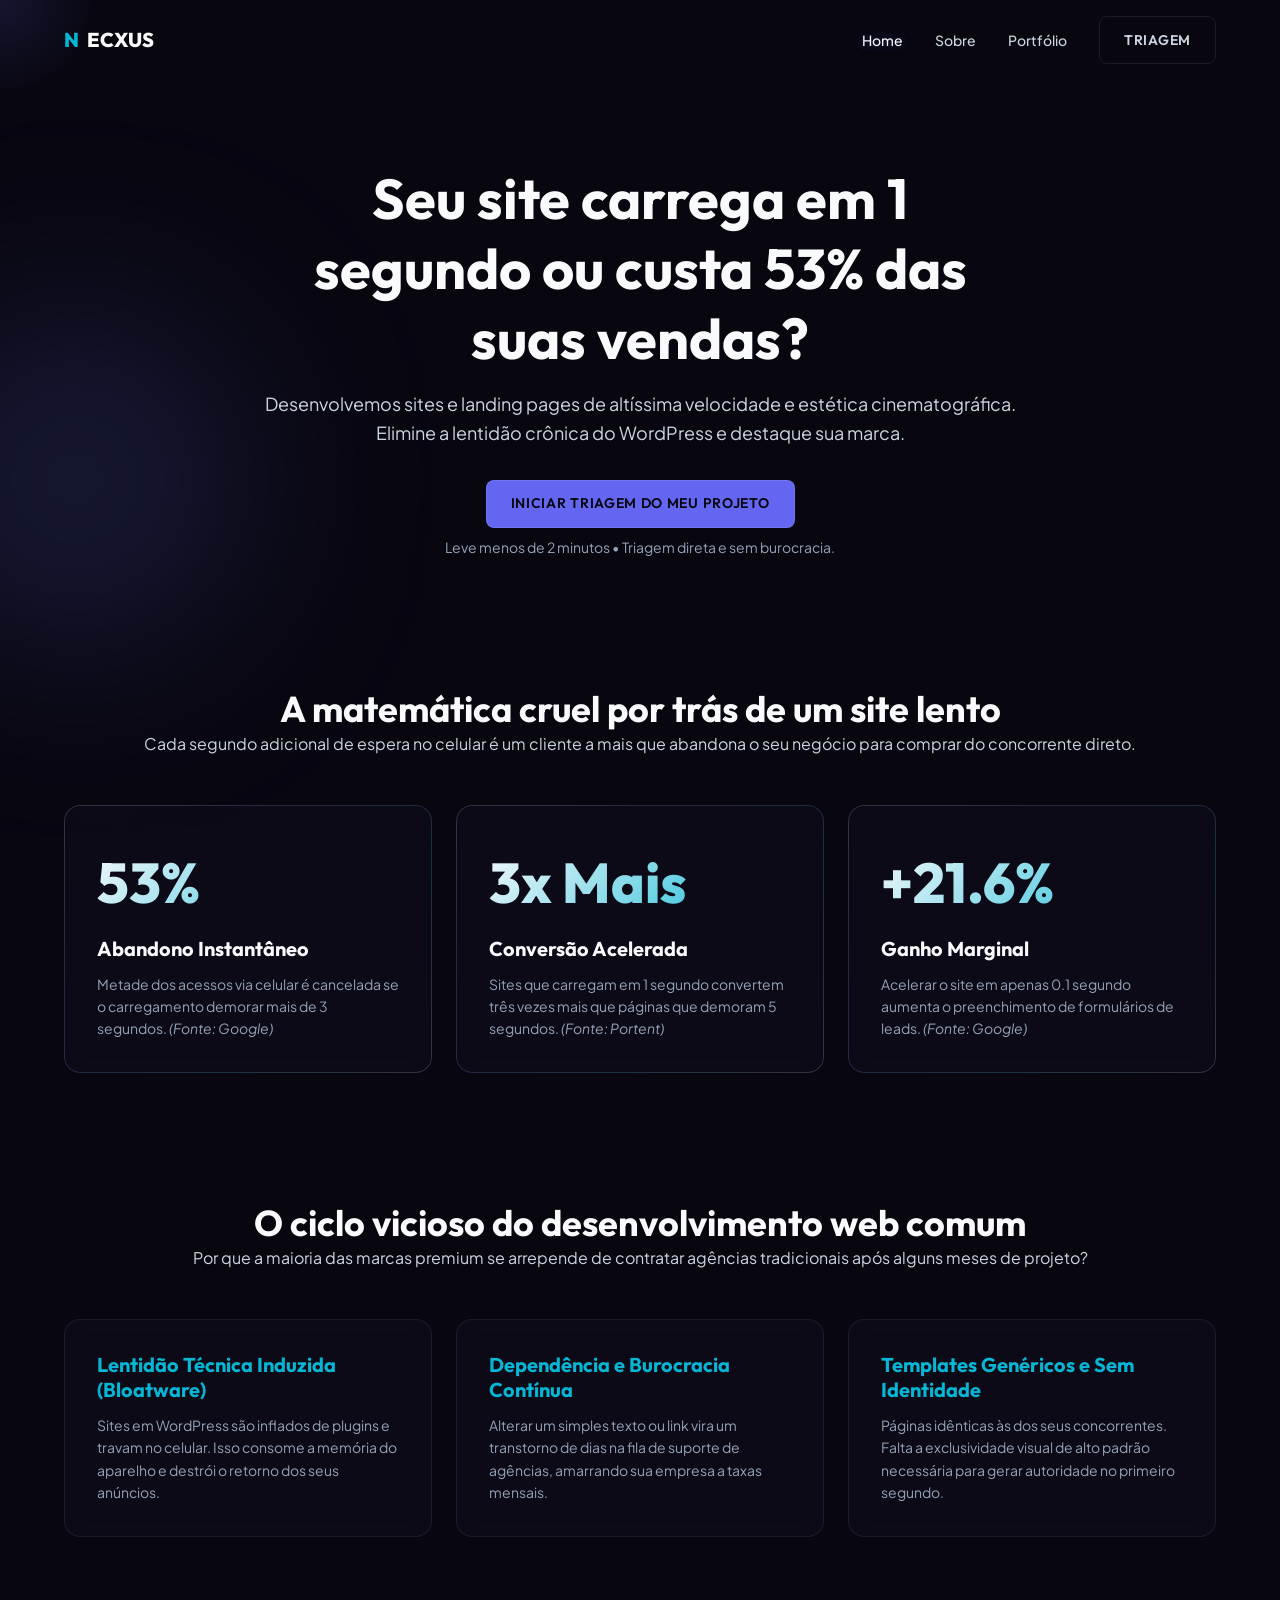
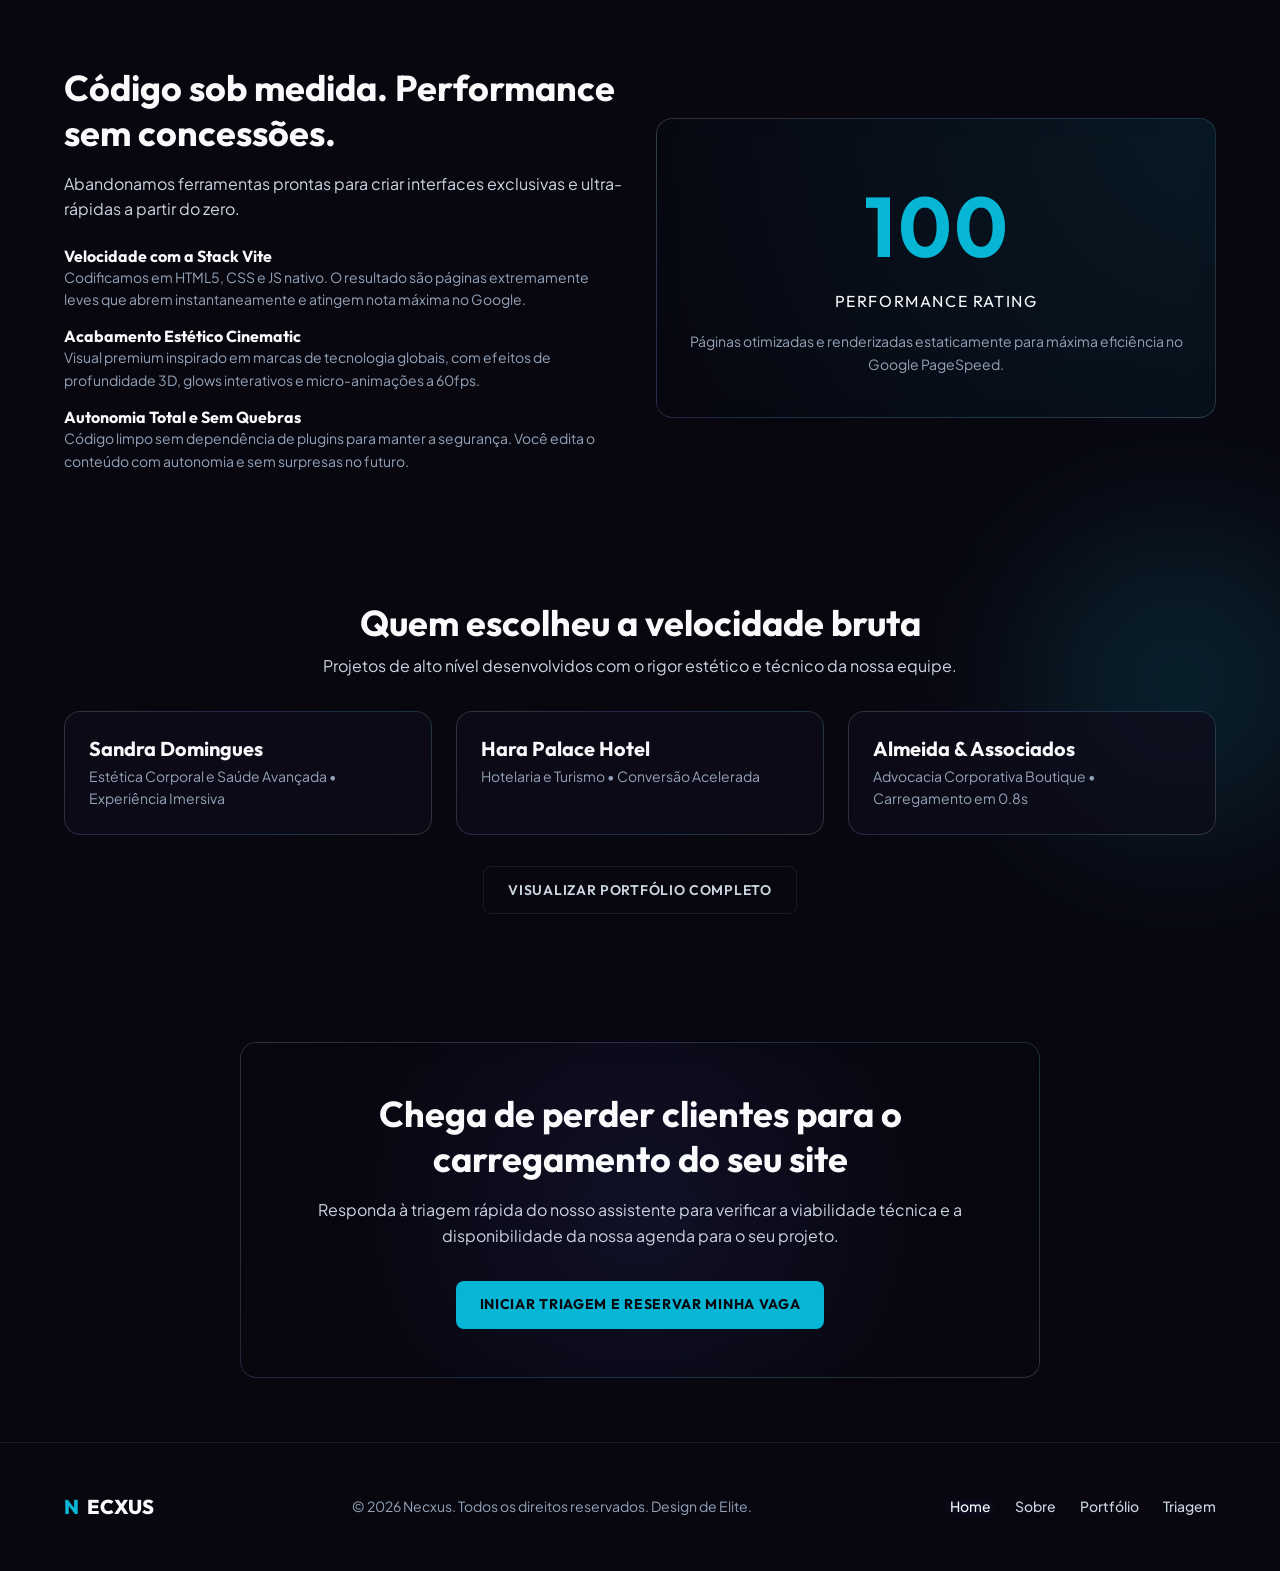
==== index.html @ 0e2c56d4 "feat: versao de producao homologada da Necxus" ====
<!DOCTYPE html>
<html lang="pt-BR" class="dark">
<head>
  <meta charset="UTF-8">
  <meta name="viewport" content="width=device-width, initial-scale=1.0">
  <title>Necxus | Sites Institucionais e Landing Pages de Elite</title>
  <meta name="description" content="Desenvolvemos sites institucionais e landing pages de altíssima performance. Livre-se do WordPress e posicione sua marca premium com velocidade bruta.">
  <link rel="canonical" href="https://necxus.com.br">
  <meta property="og:title" content="Necxus | Sites Institucionais e Landing Pages de Elite">
  <meta property="og:description" content="Desenvolvemos sites institucionais e landing pages de altíssima performance. Livre-se do WordPress e posicione sua marca premium com velocidade bruta.">
  <meta property="og:url" content="https://necxus.com.br">
  <meta property="og:type" content="website">
  <meta property="og:image" content="https://necxus.com.br/assets/og-image.jpg">
  <link rel="stylesheet" href="css/main.css"><link rel="stylesheet" href="css/layout.css"><link rel="stylesheet" href="css/components.css"><link rel="stylesheet" href="css/effects.css">
  <script type="application/ld+json">{"@context":"https://schema.org","@type":"LocalBusiness","name":"Necxus","image":"https://necxus.com.br/assets/logo.png","@id":"https://necxus.com.br/#organization","url":"https://necxus.com.br","address":{"@type":"PostalAddress","addressCountry":"BR"},"description":"Agência de web design de elite especializada em desenvolver sites institucionais e landing pages exclusivas de altíssima velocidade baseadas em código moderno.","priceRange":"$$$"}</script>
</head>
<body class="cursor-glow">
  <header class="header">
    <div class="container header-container">
      <a href="index.html" class="logo"><span>N</span>ECXUS</a>
      <button class="menu-toggle" id="menuToggle" aria-label="Abrir Menu" aria-expanded="false"><span></span><span></span><span></span></button>
      <nav class="nav-menu" id="navMenu">
        <a href="index.html" class="nav-link">Home</a>
        <a href="sobre.html" class="nav-link">Sobre</a>
        <a href="portfolio.html" class="nav-link">Portfólio</a>
        <a href="atendente.html" class="btn btn-secondary nav-link">Triagem</a>
      </nav>
    </div>
  </header>
  <main class="fade-in-up" style="padding-top: 100px;">
    <div class="orb-container"><div class="orb orb-primary"></div><div class="orb orb-cyan"></div></div>
    <!-- Hero Section -->
    <section class="section">
      <div class="container" style="text-align: center; max-width: 800px;">
        <h1 class="text-6xl" style="margin-bottom: var(--necxus-space-4);">Seu site carrega em 1 segundo ou custa 53% das suas vendas?</h1>
        <p class="text-lg text-secondary" style="margin-bottom: var(--necxus-space-8);">Desenvolvemos sites e landing pages de altíssima velocidade e estética cinematográfica. Elimine a lentidão crônica do WordPress e destaque sua marca.</p>
        <a href="atendente.html" class="btn btn-primary">Iniciar Triagem do Meu Projeto</a>
        <p class="text-sm text-muted" style="margin-top: var(--necxus-space-2);">Leve menos de 2 minutos • Triagem direta e sem burocracia.</p>
      </div>
    </section>
    <!-- O Custo Invisível da Lentidão -->
    <section class="section">
      <div class="container">
        <div style="text-align: center; margin-bottom: var(--necxus-space-12);">
          <h2 class="text-4xl">A matemática cruel por trás de um site lento</h2>
          <p class="text-secondary">Cada segundo adicional de espera no celular é um cliente a mais que abandona o seu negócio para comprar do concorrente direto.</p>
        </div>
        <div class="grid-3">
          <div class="glass-panel card tilt-card glow-border"><span class="card-stat">53%</span><h3 class="card-title">Abandono Instantâneo</h3><p class="text-muted text-sm">Metade dos acessos via celular é cancelada se o carregamento demorar mais de 3 segundos. <em>(Fonte: Google)</em></p></div>
          <div class="glass-panel card tilt-card glow-border"><span class="card-stat">3x Mais</span><h3 class="card-title">Conversão Acelerada</h3><p class="text-muted text-sm">Sites que carregam em 1 segundo convertem três vezes mais que páginas que demoram 5 segundos. <em>(Fonte: Portent)</em></p></div>
          <div class="glass-panel card tilt-card glow-border"><span class="card-stat">+21.6%</span><h3 class="card-title">Ganho Marginal</h3><p class="text-muted text-sm">Acelerar o site em apenas 0.1 segundo aumenta o preenchimento de formulários de leads. <em>(Fonte: Google)</em></p></div>
        </div>
      </div>
    </section>
    <!-- Por que as Agências Tradicionais Falham -->
    <section class="section">
      <div class="container">
        <div style="text-align: center; margin-bottom: var(--necxus-space-12);">
          <h2 class="text-4xl">O ciclo vicioso do desenvolvimento web comum</h2>
          <p class="text-secondary">Por que a maioria das marcas premium se arrepende de contratar agências tradicionais após alguns meses de projeto?</p>
        </div>
        <div class="grid-3">
          <div class="glass-panel card"><h3 class="card-title" style="color: var(--necxus-color-accent-cyan);">Lentidão Técnica Induzida (Bloatware)</h3><p class="text-muted text-sm">Sites em WordPress são inflados de plugins e travam no celular. Isso consome a memória do aparelho e destrói o retorno dos seus anúncios.</p></div>
          <div class="glass-panel card"><h3 class="card-title" style="color: var(--necxus-color-accent-cyan);">Dependência e Burocracia Contínua</h3><p class="text-muted text-sm">Alterar um simples texto ou link vira um transtorno de dias na fila de suporte de agências, amarrando sua empresa a taxas mensais.</p></div>
          <div class="glass-panel card"><h3 class="card-title" style="color: var(--necxus-color-accent-cyan);">Templates Genéricos e Sem Identidade</h3><p class="text-muted text-sm">Páginas idênticas às dos seus concorrentes. Falta a exclusividade visual de alto padrão necessária para gerar autoridade no primeiro segundo.</p></div>
        </div>
      </div>
    </section>
    <!-- O Método Necxus -->
    <section class="section">
      <div class="container">
        <div class="grid-2">
          <div>
            <h2 class="text-4xl" style="margin-bottom: var(--necxus-space-4);">Código sob medida. Performance sem concessões.</h2>
            <p class="text-secondary" style="margin-bottom: var(--necxus-space-6);">Abandonamos ferramentas prontas para criar interfaces exclusivas e ultra-rápidas a partir do zero.</p>
            <div style="display:flex; flex-direction:column; gap:var(--necxus-space-4);">
              <div><h4 class="text-primary">Velocidade com a Stack Vite</h4><p class="text-muted text-sm">Codificamos em HTML5, CSS e JS nativo. O resultado são páginas extremamente leves que abrem instantaneamente e atingem nota máxima no Google.</p></div>
              <div><h4 class="text-primary">Acabamento Estético Cinematic</h4><p class="text-muted text-sm">Visual premium inspirado em marcas de tecnologia globais, com efeitos de profundidade 3D, glows interativos e micro-animações a 60fps.</p></div>
              <div><h4 class="text-primary">Autonomia Total e Sem Quebras</h4><p class="text-muted text-sm">Código limpo sem dependência de plugins para manter a segurança. Você edita o conteúdo com autonomia e sem surpresas no futuro.</p></div>
            </div>
          </div>
          <div class="glass-panel tilt-card glow-border" style="padding: var(--necxus-space-8); text-align: center; min-height: 300px; display: flex; flex-direction: column; justify-content: center; background: radial-gradient(circle at top right, rgba(6,182,212,0.1), transparent);">
            <div style="font-size: 80px; font-weight: 800; color: var(--necxus-color-accent-cyan);">100</div>
            <p class="text-primary font-heading" style="letter-spacing: 0.1em;">PERFORMANCE RATING</p>
            <p class="text-muted text-sm" style="margin-top: var(--necxus-space-4);">Páginas otimizadas e renderizadas estaticamente para máxima eficiência no Google PageSpeed.</p>
          </div>
        </div>
      </div>
    </section>
    <!-- Portfólio em Destaque -->
    <section class="section">
      <div class="container" style="text-align: center;">
        <h2 class="text-4xl" style="margin-bottom: var(--necxus-space-2);">Quem escolheu a velocidade bruta</h2>
        <p class="text-secondary" style="margin-bottom: var(--necxus-space-8);">Projetos de alto nível desenvolvidos com o rigor estético e técnico da nossa equipe.</p>
        <div class="grid-3" style="margin-bottom: var(--necxus-space-8);">
          <div class="glass-panel card tilt-card glow-border" style="text-align: left; padding: var(--necxus-space-6);"><h3 class="card-title" style="margin-bottom: var(--necxus-space-1);">Sandra Domingues</h3><p class="text-muted text-sm">Estética Corporal e Saúde Avançada • Experiência Imersiva</p></div>
          <div class="glass-panel card tilt-card glow-border" style="text-align: left; padding: var(--necxus-space-6);"><h3 class="card-title" style="margin-bottom: var(--necxus-space-1);">Hara Palace Hotel</h3><p class="text-muted text-sm">Hotelaria e Turismo • Conversão Acelerada</p></div>
          <div class="glass-panel card tilt-card glow-border" style="text-align: left; padding: var(--necxus-space-6);"><h3 class="card-title" style="margin-bottom: var(--necxus-space-1);">Almeida & Associados</h3><p class="text-muted text-sm">Advocacia Corporativa Boutique • Carregamento em 0.8s</p></div>
        </div>
        <a href="portfolio.html" class="btn btn-secondary">Visualizar Portfólio Completo</a>
      </div>
    </section>
    <!-- Chamada para Ação -->
    <section class="section" style="padding-bottom: var(--necxus-space-16);">
      <div class="container">
        <div class="glass-panel glow-border" style="padding: var(--necxus-space-12); text-align: center; max-width: 800px; margin: 0 auto; background: radial-gradient(circle at center, rgba(99,102,241,0.1) 0%, transparent 70%);">
          <h2 class="text-4xl" style="margin-bottom: var(--necxus-space-4);">Chega de perder clientes para o carregamento do seu site</h2>
          <p class="text-secondary" style="margin-bottom: var(--necxus-space-8);">Responda à triagem rápida do nosso assistente para verificar a viabilidade técnica e a disponibilidade da nossa agenda para o seu projeto.</p>
          <a href="atendente.html" class="btn btn-cyan">Iniciar Triagem e Reservar Minha Vaga</a>
        </div>
      </div>
    </section>
  </main>
  <footer class="footer">
    <div class="container footer-container">
      <a href="index.html" class="logo"><span>N</span>ECXUS</a>
      <p class="text-sm text-muted">&copy; 2026 Necxus. Todos os direitos reservados. Design de Elite.</p>
      <div class="footer-links">
        <a href="index.html" class="nav-link text-sm">Home</a>
        <a href="sobre.html" class="nav-link text-sm">Sobre</a>
        <a href="portfolio.html" class="nav-link text-sm">Portfólio</a>
        <a href="atendente.html" class="nav-link text-sm">Triagem</a>
      </div>
    </div>
  </footer>
  <script src="js/main.js"></script><script src="js/effects.js"></script>
</body>
</html>
---- css/main.css ----
@import url('https://fonts.googleapis.com/css2?family=Outfit:wght@400;500;600;700;800&family=Plus+Jakarta+Sans:wght@400;500;600;700&display=swap');

:root {
  /* --- Cores Primitivas (Neutros & Accents) --- */
  --necxus-color-brand-indigo: #6366f1;
  --necxus-color-brand-cyan: #06b6d4;
  --necxus-color-brand-glow: rgba(99, 102, 241, 0.15);
  --necxus-color-gray-50: #f8fafc;
  --necxus-color-gray-100: #f1f5f9;
  --necxus-color-gray-300: #cbd5e1;
  --necxus-color-gray-400: #94a3b8;
  --necxus-color-gray-600: #475569;
  --necxus-color-gray-800: #1e1b29;
  --necxus-color-gray-900: #0f0c1b;
  --necxus-color-gray-950: #080710;
  /* --- Cores Semânticas (Dark Mode) --- */
  --necxus-color-bg-primary: var(--necxus-color-gray-950);
  --necxus-color-bg-secondary: var(--necxus-color-gray-800);
  --necxus-color-bg-tertiary: #131024;
  --necxus-color-bg-elevated: #1a172e;
  --necxus-color-text-primary: var(--necxus-color-gray-50);
  --necxus-color-text-secondary: var(--necxus-color-gray-300);
  --necxus-color-text-muted: var(--necxus-color-gray-400);
  --necxus-color-text-inverse: var(--necxus-color-gray-950);
  --necxus-color-accent: var(--necxus-color-brand-indigo);
  --necxus-color-accent-hover: #4f46e5;
  --necxus-color-accent-glow: var(--necxus-color-brand-glow);
  --necxus-color-accent-cyan: var(--necxus-color-brand-cyan);
  --necxus-color-border: rgba(255, 255, 255, 0.08);
  --necxus-color-border-hover: rgba(99, 102, 241, 0.4);
  /* --- Tipografia --- */
  --necxus-font-family-heading: 'Outfit', -apple-system, BlinkMacSystemFont, sans-serif;
  --necxus-font-family-body: 'Plus Jakarta Sans', -apple-system, BlinkMacSystemFont, sans-serif;
  --necxus-font-size-sm: 0.875rem;
  --necxus-font-size-base: 1rem;
  --necxus-font-size-lg: 1.125rem;
  --necxus-font-size-xl: 1.25rem;
  --necxus-font-size-3xl: 1.875rem;
  --necxus-font-size-4xl: 2.25rem;
  --necxus-font-size-6xl: 3.5rem;
  /* --- Espaçamento (Base-8px) --- */
  --necxus-space-1: 0.25rem;
  --necxus-space-2: 0.5rem;
  --necxus-space-3: 0.75rem;
  --necxus-space-4: 1rem;
  --necxus-space-5: 1.25rem;
  --necxus-space-6: 1.5rem;
  --necxus-space-8: 2rem;
  --necxus-space-10: 2.5rem;
  --necxus-space-12: 3rem;
  --necxus-space-16: 4rem;
  /* --- Arredondamento (Radii) --- */
  --necxus-radius-sm: 4px;
  --necxus-radius-md: 6px;
  --necxus-radius-lg: 8px;
  --necxus-radius-xl: 12px;
  --necxus-radius-2xl: 16px;
  --necxus-radius-full: 9999px;
  /* --- Transições --- */
  --necxus-transition-fast: 0.15s ease;
  --necxus-transition-normal: 0.3s cubic-bezier(0.4, 0, 0.2, 1);
  --necxus-transition-slow: 0.5s cubic-bezier(0.4, 0, 0.2, 1);
}

.dark {
  --necxus-color-bg-primary: var(--necxus-color-gray-950);
  --necxus-color-bg-secondary: var(--necxus-color-gray-800);
  --necxus-color-bg-tertiary: #131024;
  --necxus-color-bg-elevated: #1a172e;
}

/* ═══ RESET GLOBAL MODERNO ═══ */
*, *::before, *::after {
  box-sizing: border-box;
  margin: 0;
  padding: 0;
}
html {
  font-size: 16px;
  scroll-behavior: smooth;
  -webkit-text-size-adjust: 100%;
}
body {
  background-color: var(--necxus-color-bg-primary);
  color: var(--necxus-color-text-secondary);
  font-family: var(--necxus-font-family-body);
  font-size: var(--necxus-font-size-base);
  line-height: 1.6;
  -webkit-font-smoothing: antialiased;
  overflow-x: hidden;
}
h1, h2, h3, h4, h5, h6 {
  color: var(--necxus-color-text-primary);
  font-family: var(--necxus-font-family-heading);
  font-weight: 700;
  line-height: 1.25;
}
a {
  color: inherit;
  text-decoration: none;
  transition: var(--necxus-transition-fast);
}
button, input, select, textarea {
  font: inherit;
  color: inherit;
  background: transparent;
  border: none;
}
button { cursor: pointer; }
img, picture, video, canvas, svg {
  display: block;
  max-width: 100%;
  height: auto;
}

/* ═══ CLASSES UTILITÁRIAS & EFEITOS ═══ */
.font-heading { font-family: var(--necxus-font-family-heading); }
.font-body { font-family: var(--necxus-font-family-body); }
.text-sm { font-size: var(--necxus-font-size-sm); }
.text-base { font-size: var(--necxus-font-size-base); }
.text-lg { font-size: var(--necxus-font-size-lg); }
.text-xl { font-size: var(--necxus-font-size-xl); }
.text-3xl { font-size: var(--necxus-font-size-3xl); }
.text-4xl { font-size: var(--necxus-font-size-4xl); }
.text-6xl { font-size: var(--necxus-font-size-6xl); }
.text-primary { color: var(--necxus-color-text-primary); }
.text-secondary { color: var(--necxus-color-text-secondary); }
.text-muted { color: var(--necxus-color-text-muted); }

.cursor-glow {
  background-image: radial-gradient(circle 120px at var(--x, 0px) var(--y, 0px), var(--necxus-color-brand-glow), transparent 80%);
}
.glass-panel {
  background: rgba(15, 12, 27, 0.7);
  backdrop-filter: blur(12px);
  -webkit-backdrop-filter: blur(12px);
  border: 1px solid var(--necxus-color-border);
  border-radius: var(--necxus-radius-2xl);
  transition: border-color var(--necxus-transition-normal), box-shadow var(--necxus-transition-normal), transform var(--necxus-transition-normal);
}
.glass-panel:hover {
  border-color: var(--necxus-color-border-hover);
  box-shadow: 0 8px 30px rgba(99, 102, 241, 0.1);
}
---- css/layout.css ----
@import 'header.css';
@import 'footer.css';

/* Layout Geral */
.container {
  width: 100%;
  max-width: 1200px;
  margin: 0 auto;
  padding: 0 var(--necxus-space-6);
}

.section {
  padding: var(--necxus-space-16) 0;
  position: relative;
}

/* Grids & Flex */
.grid-2 {
  display: grid;
  grid-template-columns: 1fr;
  gap: var(--necxus-space-8);
  align-items: center;
}

.grid-3 {
  display: grid;
  grid-template-columns: 1fr;
  gap: var(--necxus-space-6);
}

@media (min-width: 768px) {
  .grid-2 {
    grid-template-columns: repeat(2, 1fr);
  }
  .grid-3 {
    grid-template-columns: repeat(3, 1fr);
  }
}

.manifesto-block {
  border-left: 3px solid var(--necxus-color-accent);
  padding-left: var(--necxus-space-6);
  margin-left: 0;
  margin-right: 0;
}

@media (max-width: 767px) {
  .manifesto-block {
    padding-left: var(--necxus-space-4);
  }
}
---- css/components.css ----
@import 'buttons.css';
@import 'cards.css';
@import 'forms.css';
---- css/effects.css ----
/* Background Orbs */
.orb-container {
  position: absolute;
  top: 0;
  left: 0;
  width: 100%;
  height: 100%;
  overflow: hidden;
  z-index: -1;
  pointer-events: none;
}

.orb {
  position: absolute;
  border-radius: var(--necxus-radius-full);
  filter: blur(80px);
  opacity: 0.15;
  mix-blend-mode: screen;
}

.orb-primary {
  width: 350px;
  height: 350px;
  background-color: var(--necxus-color-brand-indigo);
  top: 10%;
  left: -100px;
  animation: floatOrb 12s infinite alternate ease-in-out;
}

.orb-cyan {
  width: 300px;
  height: 300px;
  background-color: var(--necxus-color-brand-cyan);
  bottom: 20%;
  right: -50px;
  animation: floatOrb 15s infinite alternate-reverse ease-in-out;
}

@keyframes floatOrb {
  0% {
    transform: translateY(0) scale(1);
  }
  100% {
    transform: translateY(40px) scale(1.1);
  }
}

/* Glow Contours & Gradients */
.glow-border {
  position: relative;
  z-index: 1;
}

.glow-border::before {
  content: '';
  position: absolute;
  inset: -1px;
  border-radius: inherit;
  padding: 1px;
  background: linear-gradient(135deg, rgba(255, 255, 255, 0.1), rgba(99, 102, 241, 0.15), rgba(6, 182, 212, 0.15), rgba(255, 255, 255, 0.1));
  -webkit-mask: linear-gradient(#fff 0 0) content-box, linear-gradient(#fff 0 0);
  -webkit-mask-composite: xor;
  mask-composite: exclude;
  pointer-events: none;
  transition: opacity var(--necxus-transition-normal);
}

.glow-border:hover::before {
  background: linear-gradient(135deg, rgba(99, 102, 241, 0.5), rgba(6, 182, 212, 0.5));
}

/* 3D Tilt Transitions */
.tilt-card {
  transform-style: preserve-3d;
  transform: perspective(1000px) rotateX(0deg) rotateY(0deg) scale3d(1, 1, 1);
  transition: transform 0.1s ease-out, box-shadow var(--necxus-transition-normal), border-color var(--necxus-transition-normal);
}

/* Page Transitions / Micro-interactions */
.fade-in-up {
  animation: fadeInUp 0.8s cubic-bezier(0.16, 1, 0.3, 1) both;
}

@keyframes fadeInUp {
  from {
    opacity: 0;
    transform: translateY(20px);
  }
  to {
    opacity: 1;
    transform: translateY(0);
  }
}

/* Interactive Cursor Glow Element */
.interactive-glow {
  position: absolute;
  top: 0;
  left: 0;
  width: 100%;
  height: 100%;
  z-index: 0;
  pointer-events: none;
}
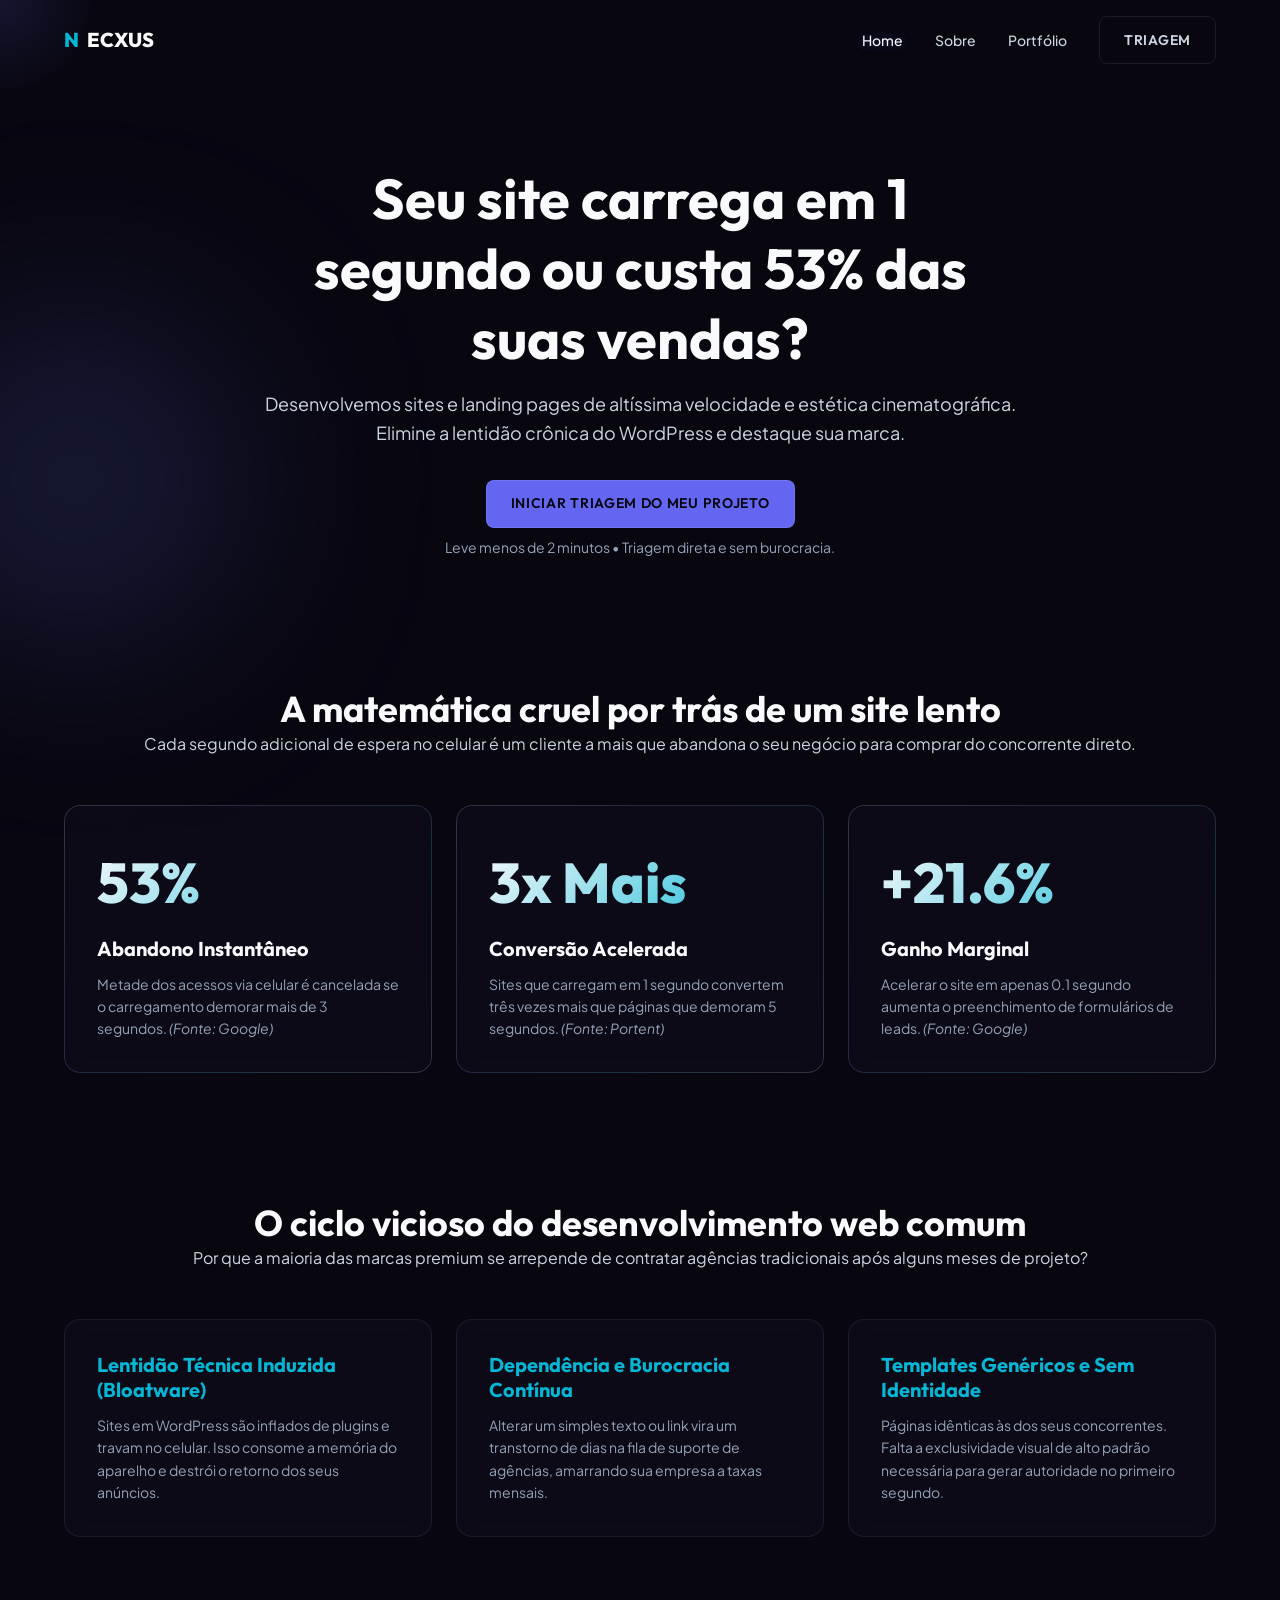
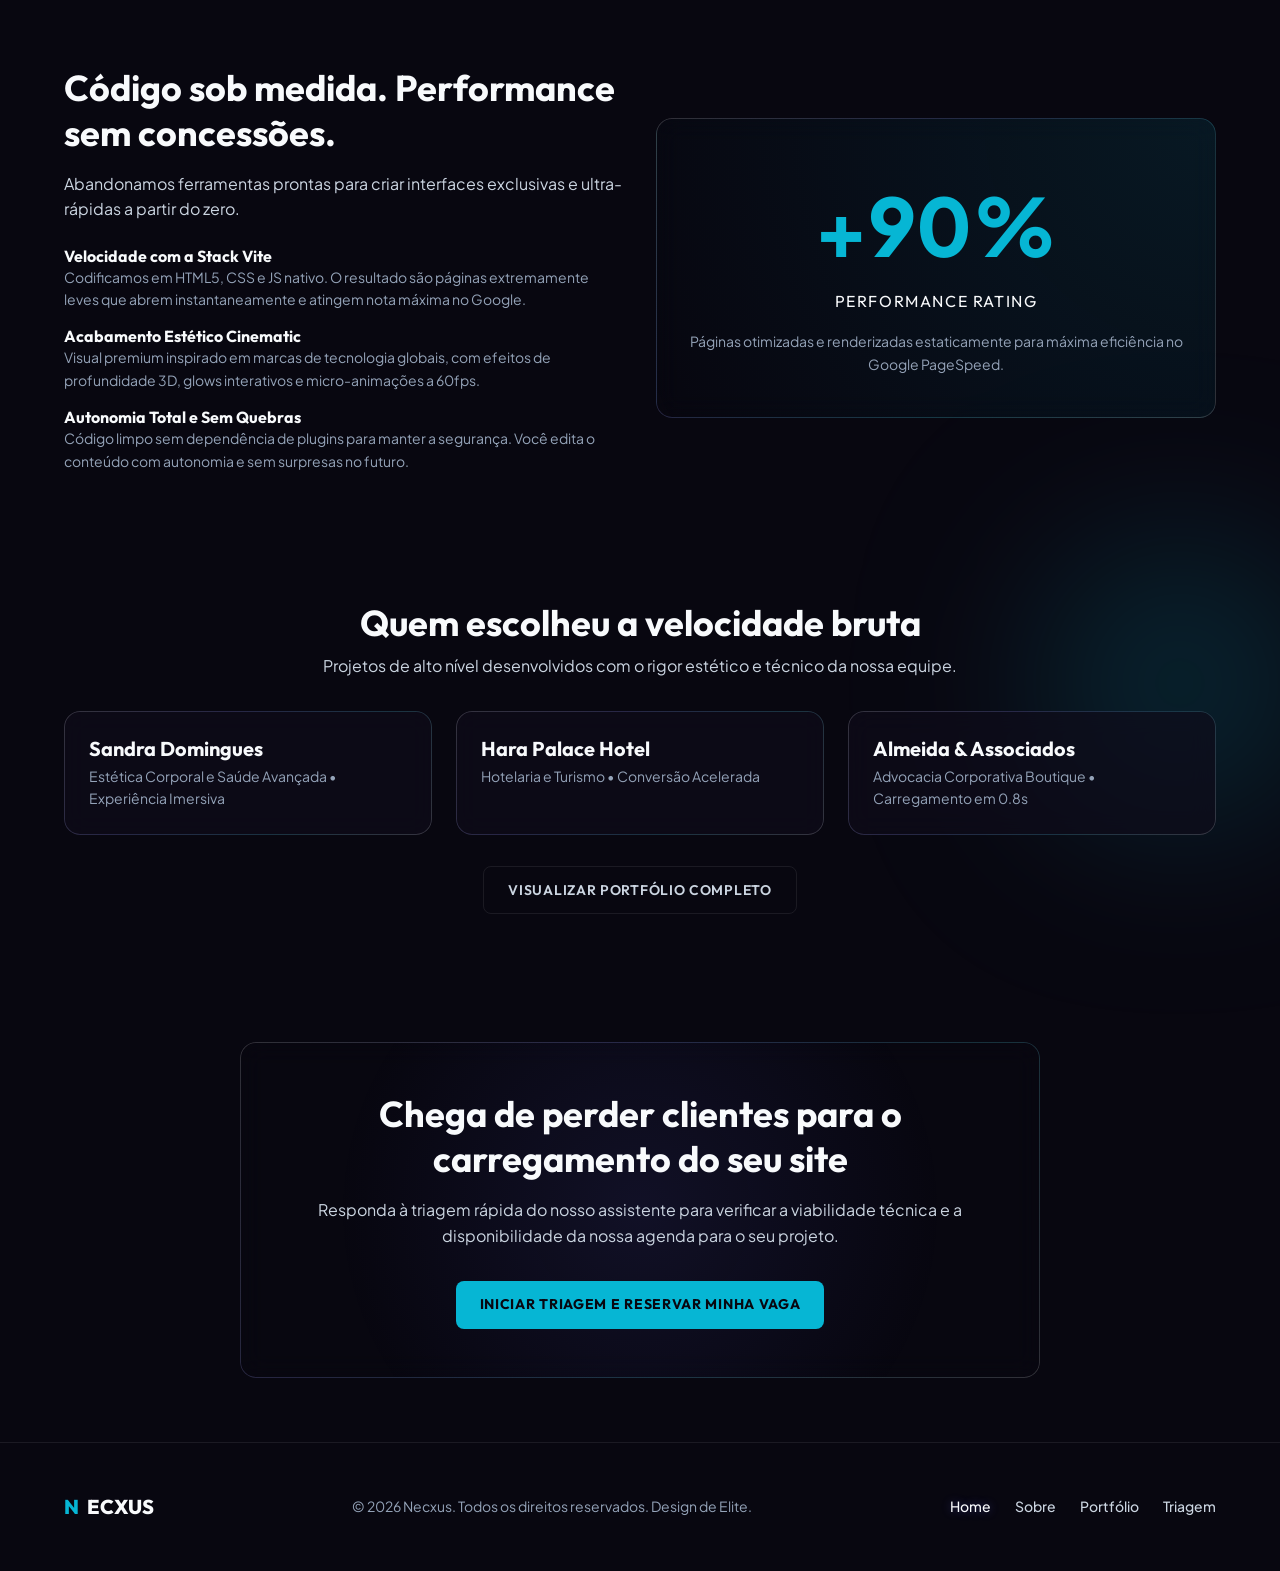
==== commit 3ae1418b: "Rating" ====
--- a/index.html
+++ b/index.html
@@ -80,7 +80,7 @@
             </div>
           </div>
           <div class="glass-panel tilt-card glow-border" style="padding: var(--necxus-space-8); text-align: center; min-height: 300px; display: flex; flex-direction: column; justify-content: center; background: radial-gradient(circle at top right, rgba(6,182,212,0.1), transparent);">
-            <div style="font-size: 80px; font-weight: 800; color: var(--necxus-color-accent-cyan);">100</div>
+            <div style="font-size: 80px; font-weight: 800; color: var(--necxus-color-accent-cyan);">+90%</div>
             <p class="text-primary font-heading" style="letter-spacing: 0.1em;">PERFORMANCE RATING</p>
             <p class="text-muted text-sm" style="margin-top: var(--necxus-space-4);">Páginas otimizadas e renderizadas estaticamente para máxima eficiência no Google PageSpeed.</p>
           </div>
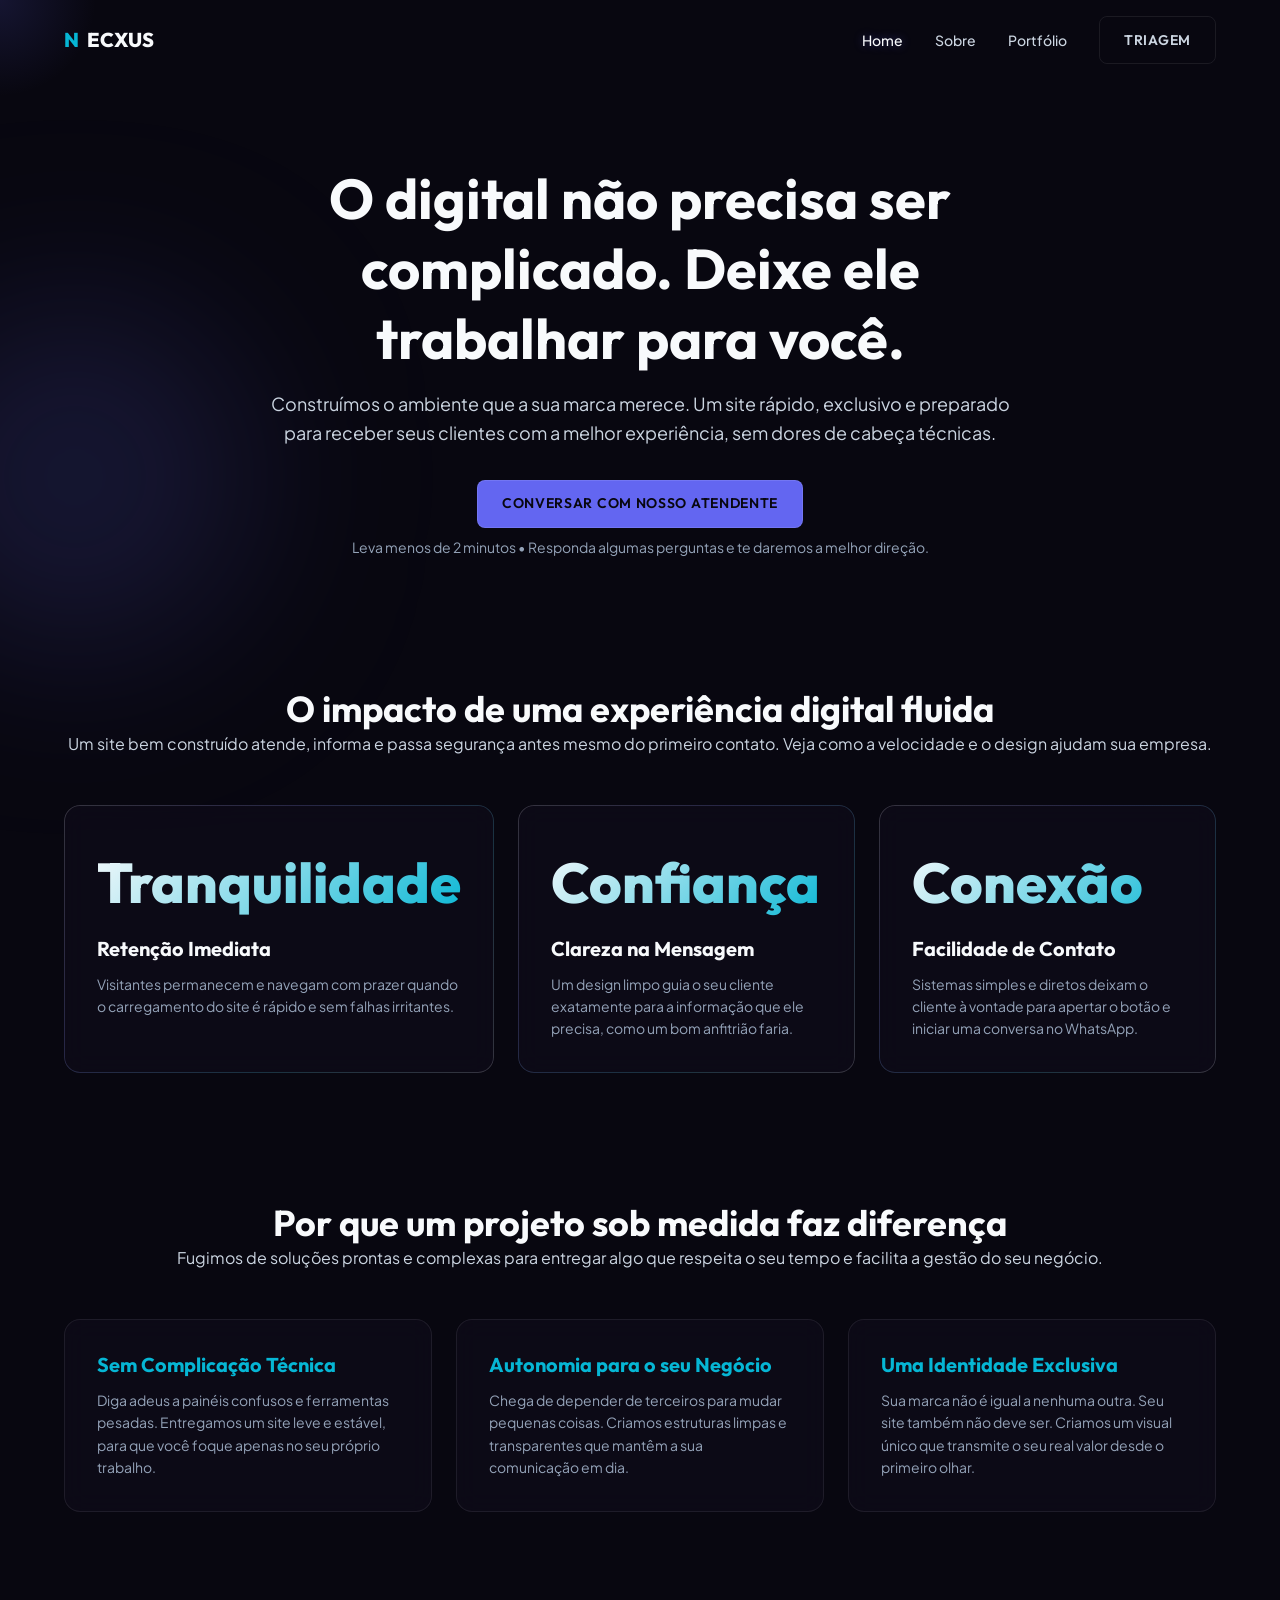
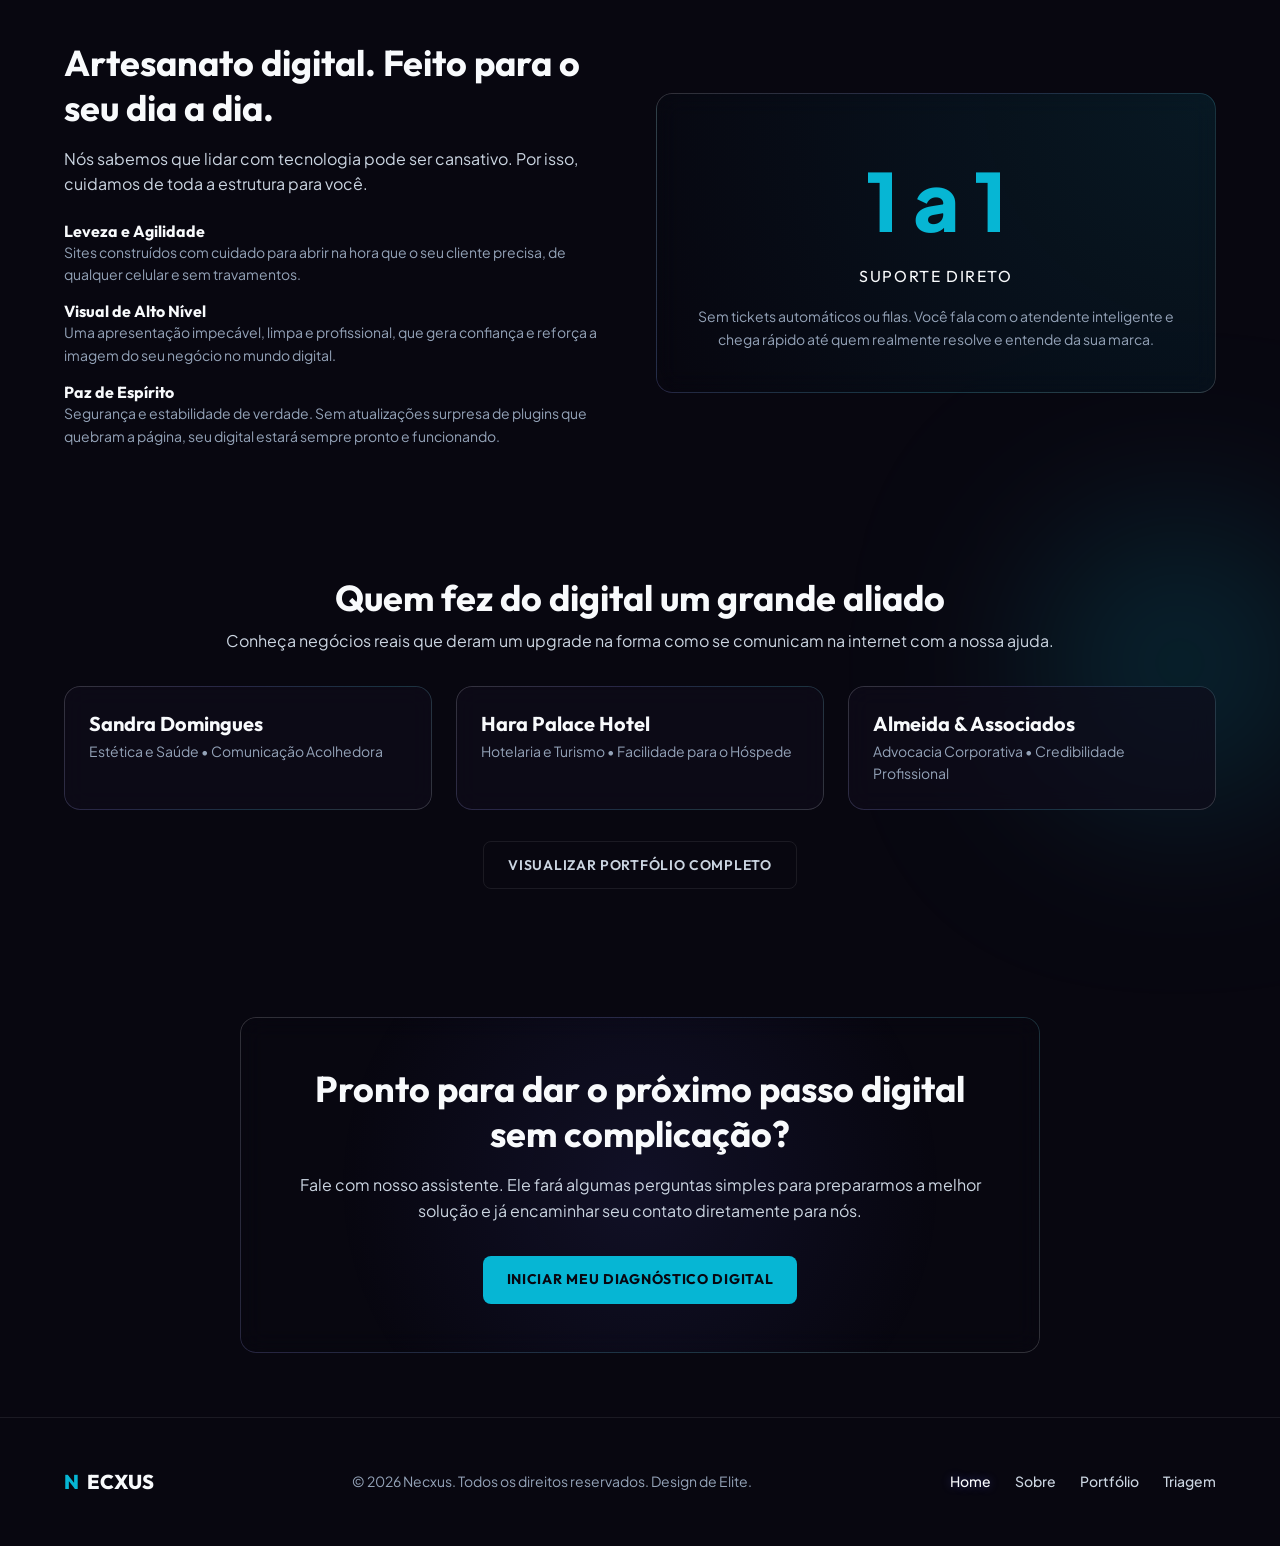
==== commit 2b2e5440: "atualização copy white" ====
--- a/index.html
+++ b/index.html
@@ -4,15 +4,15 @@
   <meta charset="UTF-8">
   <meta name="viewport" content="width=device-width, initial-scale=1.0">
   <title>Necxus | Sites Institucionais e Landing Pages de Elite</title>
-  <meta name="description" content="Desenvolvemos sites institucionais e landing pages de altíssima performance. Livre-se do WordPress e posicione sua marca premium com velocidade bruta.">
+  <meta name="description" content="Tenha uma presença digital sob medida. Elevamos o nível da sua marca com um site rápido, seguro e pensado para o seu negócio.">
   <link rel="canonical" href="https://necxus.com.br">
   <meta property="og:title" content="Necxus | Sites Institucionais e Landing Pages de Elite">
-  <meta property="og:description" content="Desenvolvemos sites institucionais e landing pages de altíssima performance. Livre-se do WordPress e posicione sua marca premium com velocidade bruta.">
+  <meta property="og:description" content="Tenha uma presença digital sob medida. Elevamos o nível da sua marca com um site rápido, seguro e pensado para o seu negócio.">
   <meta property="og:url" content="https://necxus.com.br">
   <meta property="og:type" content="website">
   <meta property="og:image" content="https://necxus.com.br/assets/og-image.jpg">
   <link rel="stylesheet" href="css/main.css"><link rel="stylesheet" href="css/layout.css"><link rel="stylesheet" href="css/components.css"><link rel="stylesheet" href="css/effects.css">
-  <script type="application/ld+json">{"@context":"https://schema.org","@type":"LocalBusiness","name":"Necxus","image":"https://necxus.com.br/assets/logo.png","@id":"https://necxus.com.br/#organization","url":"https://necxus.com.br","address":{"@type":"PostalAddress","addressCountry":"BR"},"description":"Agência de web design de elite especializada em desenvolver sites institucionais e landing pages exclusivas de altíssima velocidade baseadas em código moderno.","priceRange":"$$$"}</script>
+  <script type="application/ld+json">{"@context":"https://schema.org","@type":"LocalBusiness","name":"Necxus","image":"https://necxus.com.br/assets/logo.png","@id":"https://necxus.com.br/#organization","url":"https://necxus.com.br","address":{"@type":"PostalAddress","addressCountry":"BR"},"description":"Agência de web design focada em criar sites sob medida, entregando experiências premium, fáceis de usar e sem complicações técnicas para os clientes.","priceRange":"$$$"}</script>
 </head>
 <body class="cursor-glow">
   <header class="header">
@@ -32,23 +32,23 @@
     <!-- Hero Section -->
     <section class="section">
       <div class="container" style="text-align: center; max-width: 800px;">
-        <h1 class="text-6xl" style="margin-bottom: var(--necxus-space-4);">Seu site carrega em 1 segundo ou custa 53% das suas vendas?</h1>
-        <p class="text-lg text-secondary" style="margin-bottom: var(--necxus-space-8);">Desenvolvemos sites e landing pages de altíssima velocidade e estética cinematográfica. Elimine a lentidão crônica do WordPress e destaque sua marca.</p>
-        <a href="atendente.html" class="btn btn-primary">Iniciar Triagem do Meu Projeto</a>
-        <p class="text-sm text-muted" style="margin-top: var(--necxus-space-2);">Leve menos de 2 minutos • Triagem direta e sem burocracia.</p>
+        <h1 class="text-6xl" style="margin-bottom: var(--necxus-space-4);">O digital não precisa ser complicado. Deixe ele trabalhar para você.</h1>
+        <p class="text-lg text-secondary" style="margin-bottom: var(--necxus-space-8);">Construímos o ambiente que a sua marca merece. Um site rápido, exclusivo e preparado para receber seus clientes com a melhor experiência, sem dores de cabeça técnicas.</p>
+        <a href="atendente.html" class="btn btn-primary">Conversar com nosso Atendente</a>
+        <p class="text-sm text-muted" style="margin-top: var(--necxus-space-2);">Leva menos de 2 minutos • Responda algumas perguntas e te daremos a melhor direção.</p>
       </div>
     </section>
-    <!-- O Custo Invisível da Lentidão -->
+    <!-- O impacto da experiência -->
     <section class="section">
       <div class="container">
         <div style="text-align: center; margin-bottom: var(--necxus-space-12);">
-          <h2 class="text-4xl">A matemática cruel por trás de um site lento</h2>
-          <p class="text-secondary">Cada segundo adicional de espera no celular é um cliente a mais que abandona o seu negócio para comprar do concorrente direto.</p>
+          <h2 class="text-4xl">O impacto de uma experiência digital fluida</h2>
+          <p class="text-secondary">Um site bem construído atende, informa e passa segurança antes mesmo do primeiro contato. Veja como a velocidade e o design ajudam sua empresa.</p>
         </div>
         <div class="grid-3">
-          <div class="glass-panel card tilt-card glow-border"><span class="card-stat">53%</span><h3 class="card-title">Abandono Instantâneo</h3><p class="text-muted text-sm">Metade dos acessos via celular é cancelada se o carregamento demorar mais de 3 segundos. <em>(Fonte: Google)</em></p></div>
-          <div class="glass-panel card tilt-card glow-border"><span class="card-stat">3x Mais</span><h3 class="card-title">Conversão Acelerada</h3><p class="text-muted text-sm">Sites que carregam em 1 segundo convertem três vezes mais que páginas que demoram 5 segundos. <em>(Fonte: Portent)</em></p></div>
-          <div class="glass-panel card tilt-card glow-border"><span class="card-stat">+21.6%</span><h3 class="card-title">Ganho Marginal</h3><p class="text-muted text-sm">Acelerar o site em apenas 0.1 segundo aumenta o preenchimento de formulários de leads. <em>(Fonte: Google)</em></p></div>
+          <div class="glass-panel card tilt-card glow-border"><span class="card-stat">Tranquilidade</span><h3 class="card-title">Retenção Imediata</h3><p class="text-muted text-sm">Visitantes permanecem e navegam com prazer quando o carregamento do site é rápido e sem falhas irritantes.</p></div>
+          <div class="glass-panel card tilt-card glow-border"><span class="card-stat">Confiança</span><h3 class="card-title">Clareza na Mensagem</h3><p class="text-muted text-sm">Um design limpo guia o seu cliente exatamente para a informação que ele precisa, como um bom anfitrião faria.</p></div>
+          <div class="glass-panel card tilt-card glow-border"><span class="card-stat">Conexão</span><h3 class="card-title">Facilidade de Contato</h3><p class="text-muted text-sm">Sistemas simples e diretos deixam o cliente à vontade para apertar o botão e iniciar uma conversa no WhatsApp.</p></div>
         </div>
       </div>
     </section>
@@ -56,13 +56,13 @@
     <section class="section">
       <div class="container">
         <div style="text-align: center; margin-bottom: var(--necxus-space-12);">
-          <h2 class="text-4xl">O ciclo vicioso do desenvolvimento web comum</h2>
-          <p class="text-secondary">Por que a maioria das marcas premium se arrepende de contratar agências tradicionais após alguns meses de projeto?</p>
+          <h2 class="text-4xl">Por que um projeto sob medida faz diferença</h2>
+          <p class="text-secondary">Fugimos de soluções prontas e complexas para entregar algo que respeita o seu tempo e facilita a gestão do seu negócio.</p>
         </div>
         <div class="grid-3">
-          <div class="glass-panel card"><h3 class="card-title" style="color: var(--necxus-color-accent-cyan);">Lentidão Técnica Induzida (Bloatware)</h3><p class="text-muted text-sm">Sites em WordPress são inflados de plugins e travam no celular. Isso consome a memória do aparelho e destrói o retorno dos seus anúncios.</p></div>
-          <div class="glass-panel card"><h3 class="card-title" style="color: var(--necxus-color-accent-cyan);">Dependência e Burocracia Contínua</h3><p class="text-muted text-sm">Alterar um simples texto ou link vira um transtorno de dias na fila de suporte de agências, amarrando sua empresa a taxas mensais.</p></div>
-          <div class="glass-panel card"><h3 class="card-title" style="color: var(--necxus-color-accent-cyan);">Templates Genéricos e Sem Identidade</h3><p class="text-muted text-sm">Páginas idênticas às dos seus concorrentes. Falta a exclusividade visual de alto padrão necessária para gerar autoridade no primeiro segundo.</p></div>
+          <div class="glass-panel card"><h3 class="card-title" style="color: var(--necxus-color-accent-cyan);">Sem Complicação Técnica</h3><p class="text-muted text-sm">Diga adeus a painéis confusos e ferramentas pesadas. Entregamos um site leve e estável, para que você foque apenas no seu próprio trabalho.</p></div>
+          <div class="glass-panel card"><h3 class="card-title" style="color: var(--necxus-color-accent-cyan);">Autonomia para o seu Negócio</h3><p class="text-muted text-sm">Chega de depender de terceiros para mudar pequenas coisas. Criamos estruturas limpas e transparentes que mantêm a sua comunicação em dia.</p></div>
+          <div class="glass-panel card"><h3 class="card-title" style="color: var(--necxus-color-accent-cyan);">Uma Identidade Exclusiva</h3><p class="text-muted text-sm">Sua marca não é igual a nenhuma outra. Seu site também não deve ser. Criamos um visual único que transmite o seu real valor desde o primeiro olhar.</p></div>
         </div>
       </div>
     </section>
@@ -71,18 +71,18 @@
       <div class="container">
         <div class="grid-2">
           <div>
-            <h2 class="text-4xl" style="margin-bottom: var(--necxus-space-4);">Código sob medida. Performance sem concessões.</h2>
-            <p class="text-secondary" style="margin-bottom: var(--necxus-space-6);">Abandonamos ferramentas prontas para criar interfaces exclusivas e ultra-rápidas a partir do zero.</p>
+            <h2 class="text-4xl" style="margin-bottom: var(--necxus-space-4);">Artesanato digital. Feito para o seu dia a dia.</h2>
+            <p class="text-secondary" style="margin-bottom: var(--necxus-space-6);">Nós sabemos que lidar com tecnologia pode ser cansativo. Por isso, cuidamos de toda a estrutura para você.</p>
             <div style="display:flex; flex-direction:column; gap:var(--necxus-space-4);">
-              <div><h4 class="text-primary">Velocidade com a Stack Vite</h4><p class="text-muted text-sm">Codificamos em HTML5, CSS e JS nativo. O resultado são páginas extremamente leves que abrem instantaneamente e atingem nota máxima no Google.</p></div>
-              <div><h4 class="text-primary">Acabamento Estético Cinematic</h4><p class="text-muted text-sm">Visual premium inspirado em marcas de tecnologia globais, com efeitos de profundidade 3D, glows interativos e micro-animações a 60fps.</p></div>
-              <div><h4 class="text-primary">Autonomia Total e Sem Quebras</h4><p class="text-muted text-sm">Código limpo sem dependência de plugins para manter a segurança. Você edita o conteúdo com autonomia e sem surpresas no futuro.</p></div>
+              <div><h4 class="text-primary">Leveza e Agilidade</h4><p class="text-muted text-sm">Sites construídos com cuidado para abrir na hora que o seu cliente precisa, de qualquer celular e sem travamentos.</p></div>
+              <div><h4 class="text-primary">Visual de Alto Nível</h4><p class="text-muted text-sm">Uma apresentação impecável, limpa e profissional, que gera confiança e reforça a imagem do seu negócio no mundo digital.</p></div>
+              <div><h4 class="text-primary">Paz de Espírito</h4><p class="text-muted text-sm">Segurança e estabilidade de verdade. Sem atualizações surpresa de plugins que quebram a página, seu digital estará sempre pronto e funcionando.</p></div>
             </div>
           </div>
           <div class="glass-panel tilt-card glow-border" style="padding: var(--necxus-space-8); text-align: center; min-height: 300px; display: flex; flex-direction: column; justify-content: center; background: radial-gradient(circle at top right, rgba(6,182,212,0.1), transparent);">
-            <div style="font-size: 80px; font-weight: 800; color: var(--necxus-color-accent-cyan);">+90%</div>
-            <p class="text-primary font-heading" style="letter-spacing: 0.1em;">PERFORMANCE RATING</p>
-            <p class="text-muted text-sm" style="margin-top: var(--necxus-space-4);">Páginas otimizadas e renderizadas estaticamente para máxima eficiência no Google PageSpeed.</p>
+            <div style="font-size: 80px; font-weight: 800; color: var(--necxus-color-accent-cyan);">1 a 1</div>
+            <p class="text-primary font-heading" style="letter-spacing: 0.1em;">SUPORTE DIRETO</p>
+            <p class="text-muted text-sm" style="margin-top: var(--necxus-space-4);">Sem tickets automáticos ou filas. Você fala com o atendente inteligente e chega rápido até quem realmente resolve e entende da sua marca.</p>
           </div>
         </div>
       </div>
@@ -90,12 +90,12 @@
     <!-- Portfólio em Destaque -->
     <section class="section">
       <div class="container" style="text-align: center;">
-        <h2 class="text-4xl" style="margin-bottom: var(--necxus-space-2);">Quem escolheu a velocidade bruta</h2>
-        <p class="text-secondary" style="margin-bottom: var(--necxus-space-8);">Projetos de alto nível desenvolvidos com o rigor estético e técnico da nossa equipe.</p>
+        <h2 class="text-4xl" style="margin-bottom: var(--necxus-space-2);">Quem fez do digital um grande aliado</h2>
+        <p class="text-secondary" style="margin-bottom: var(--necxus-space-8);">Conheça negócios reais que deram um upgrade na forma como se comunicam na internet com a nossa ajuda.</p>
         <div class="grid-3" style="margin-bottom: var(--necxus-space-8);">
-          <div class="glass-panel card tilt-card glow-border" style="text-align: left; padding: var(--necxus-space-6);"><h3 class="card-title" style="margin-bottom: var(--necxus-space-1);">Sandra Domingues</h3><p class="text-muted text-sm">Estética Corporal e Saúde Avançada • Experiência Imersiva</p></div>
-          <div class="glass-panel card tilt-card glow-border" style="text-align: left; padding: var(--necxus-space-6);"><h3 class="card-title" style="margin-bottom: var(--necxus-space-1);">Hara Palace Hotel</h3><p class="text-muted text-sm">Hotelaria e Turismo • Conversão Acelerada</p></div>
-          <div class="glass-panel card tilt-card glow-border" style="text-align: left; padding: var(--necxus-space-6);"><h3 class="card-title" style="margin-bottom: var(--necxus-space-1);">Almeida & Associados</h3><p class="text-muted text-sm">Advocacia Corporativa Boutique • Carregamento em 0.8s</p></div>
+          <div class="glass-panel card tilt-card glow-border" style="text-align: left; padding: var(--necxus-space-6);"><h3 class="card-title" style="margin-bottom: var(--necxus-space-1);">Sandra Domingues</h3><p class="text-muted text-sm">Estética e Saúde • Comunicação Acolhedora</p></div>
+          <div class="glass-panel card tilt-card glow-border" style="text-align: left; padding: var(--necxus-space-6);"><h3 class="card-title" style="margin-bottom: var(--necxus-space-1);">Hara Palace Hotel</h3><p class="text-muted text-sm">Hotelaria e Turismo • Facilidade para o Hóspede</p></div>
+          <div class="glass-panel card tilt-card glow-border" style="text-align: left; padding: var(--necxus-space-6);"><h3 class="card-title" style="margin-bottom: var(--necxus-space-1);">Almeida & Associados</h3><p class="text-muted text-sm">Advocacia Corporativa • Credibilidade Profissional</p></div>
         </div>
         <a href="portfolio.html" class="btn btn-secondary">Visualizar Portfólio Completo</a>
       </div>
@@ -104,9 +104,9 @@
     <section class="section" style="padding-bottom: var(--necxus-space-16);">
       <div class="container">
         <div class="glass-panel glow-border" style="padding: var(--necxus-space-12); text-align: center; max-width: 800px; margin: 0 auto; background: radial-gradient(circle at center, rgba(99,102,241,0.1) 0%, transparent 70%);">
-          <h2 class="text-4xl" style="margin-bottom: var(--necxus-space-4);">Chega de perder clientes para o carregamento do seu site</h2>
-          <p class="text-secondary" style="margin-bottom: var(--necxus-space-8);">Responda à triagem rápida do nosso assistente para verificar a viabilidade técnica e a disponibilidade da nossa agenda para o seu projeto.</p>
-          <a href="atendente.html" class="btn btn-cyan">Iniciar Triagem e Reservar Minha Vaga</a>
+          <h2 class="text-4xl" style="margin-bottom: var(--necxus-space-4);">Pronto para dar o próximo passo digital sem complicação?</h2>
+          <p class="text-secondary" style="margin-bottom: var(--necxus-space-8);">Fale com nosso assistente. Ele fará algumas perguntas simples para prepararmos a melhor solução e já encaminhar seu contato diretamente para nós.</p>
+          <a href="atendente.html" class="btn btn-cyan">Iniciar meu Diagnóstico Digital</a>
         </div>
       </div>
     </section>
